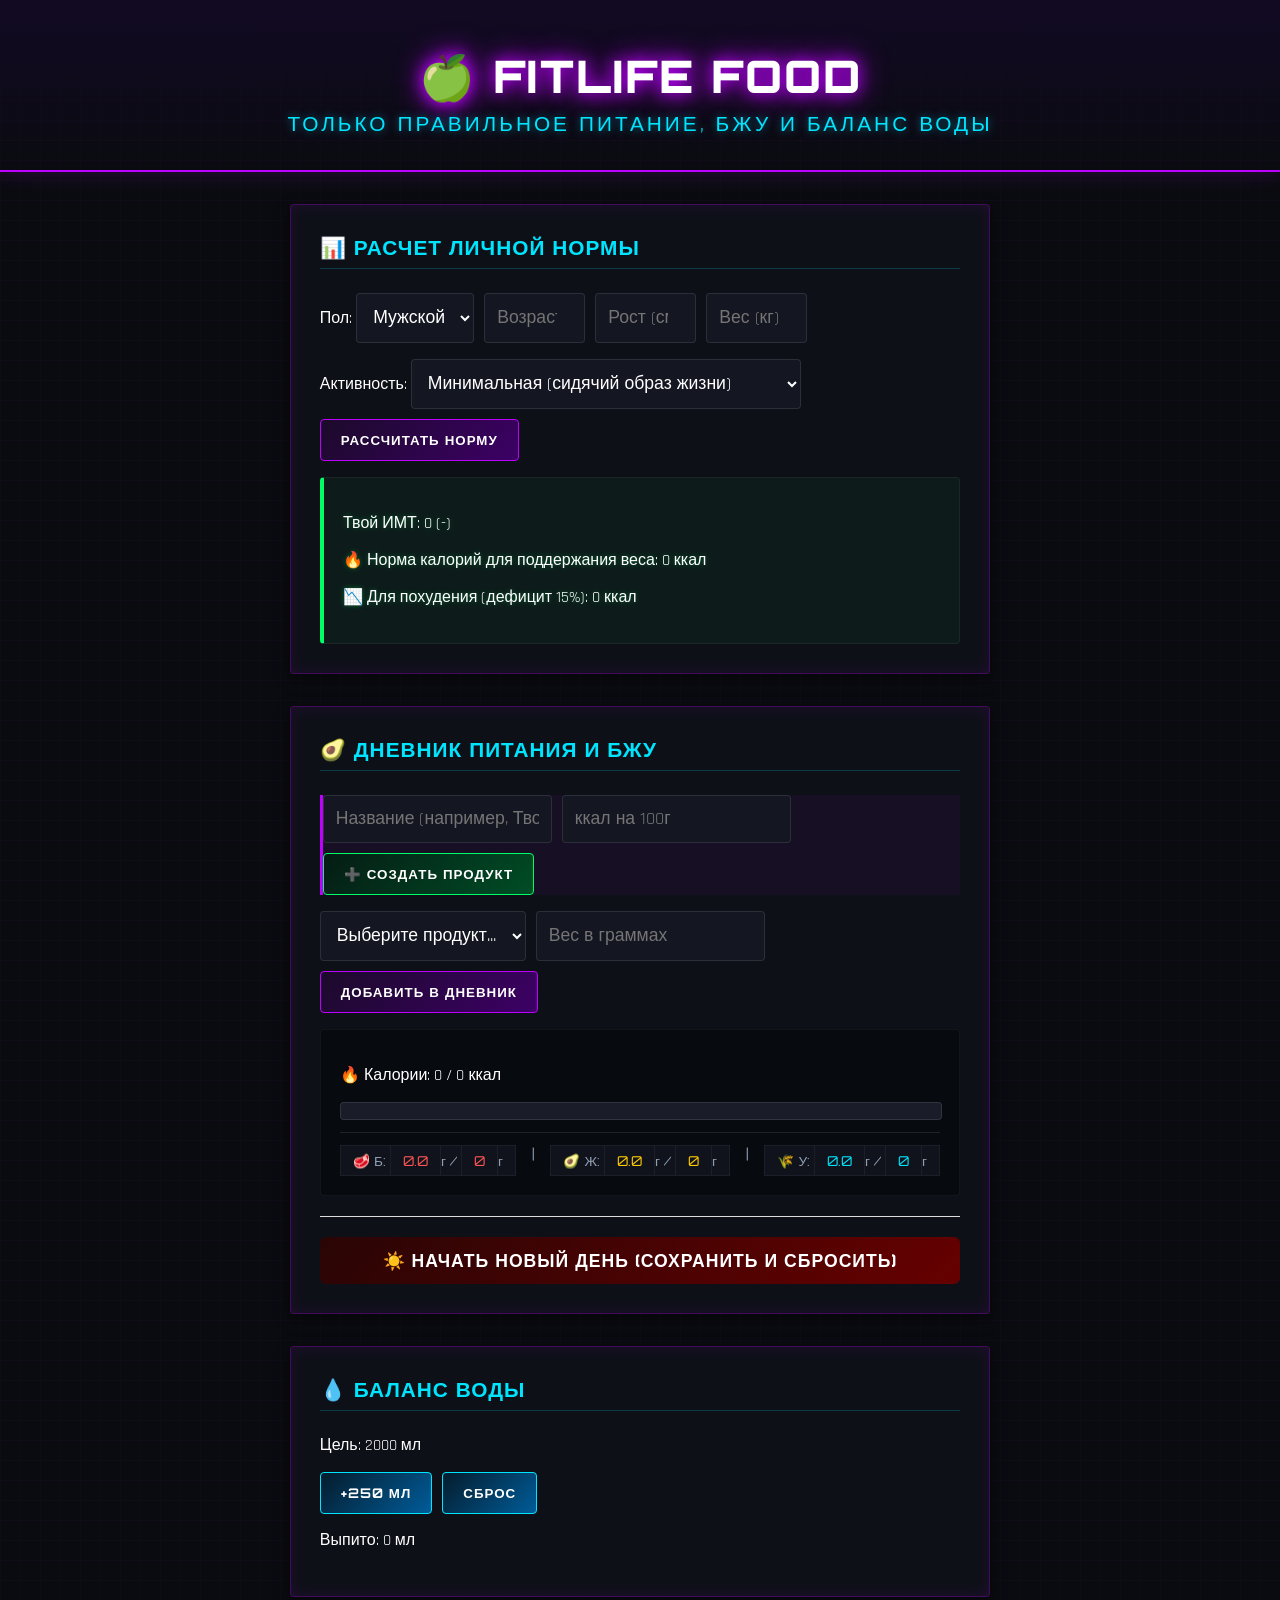
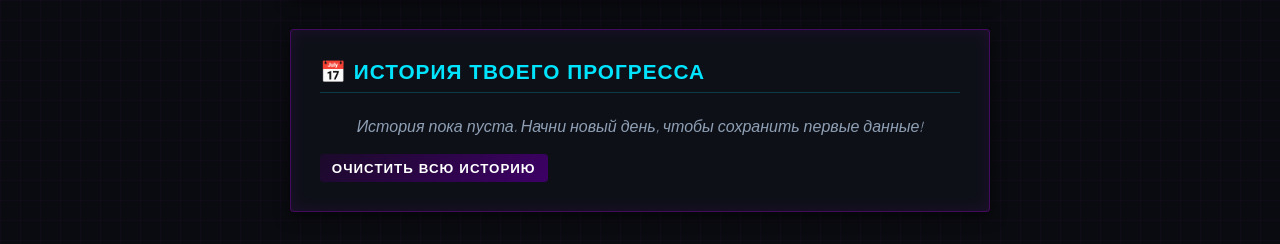
==== index.html @ 273eb1d4 "Rename indrx.html to index.html" ====
<!DOCTYPE html>
<html lang="ru">
<head>
    <meta charset="UTF-8">
    <meta name="viewport" content="width=device-width, initial-scale=1.0">
    <title>FitLife Food - Твой дневник ПП и гидратации</title>
    <link rel="stylesheet" href="style.css">
</head>
<body>

    <header>
        <h1>🍏 FitLife Food</h1>
        <p>Только правильное питание, БЖУ и баланс воды</p>
    </header>

    <main class="container">
        
        <section class="card profile-section">
            <h2>📊 Расчет личной нормы</h2>
            <div class="calculator-grid">
                <div class="input-group">
                    <label>Пол: 
                        <select id="gender">
                            <option value="male">Мужской</option>
                            <option value="female">Женский</option>
                        </select>
                    </label>
                    <input type="number" id="age" placeholder="Возраст (лет)" min="1" max="100">
                    <input type="number" id="height" placeholder="Рост (см)" min="50" max="250">
                    <input type="number" id="weight" placeholder="Вес (кг)" min="10" max="300">
                </div>
                <div class="input-group">
                    <label>Активность:
                        <select id="activity">
                            <option value="1.2">Минимальная (сидячий образ жизни)</option>
                            <option value="1.375">Слабая (1-3 тренировки в неделю)</option>
                            <option value="1.55">Средняя (3-5 тренировок в неделю)</option>
                            <option value="1.725">Высокая (тяжелые нагрузки каждый день)</option>
                        </select>
                    </label>
                    <button id="calc-profile-btn">Рассчитать норму</button>
                </div>
            </div>
            
            <div id="profile-results" class="result-box hidden">
                <p>Твой ИМТ: <span id="bmi-val">0</span> (<span id="bmi-status">-</span>)</p>
                <p>🔥 Норма калорий для поддержания веса: <span id="bmr-val">0</span> ккал</p>
                <p>📉 Для похудения (дефицит 15%): <span id="loss-val">0</span> ккал</p>
            </div>
        </section>

        <section class="card food-section">
            <h2>🥑 Дневник питания и БЖУ</h2>

            <div class="input-group my-product-form">
                <input type="text" id="custom-name" placeholder="Название (например, Творог)">
                <input type="number" id="custom-cal" placeholder="ккал на 100г">
                <button id="add-custom-product-btn" class="btn-secondary">➕ Создать продукт</button>
            </div>

            <div class="input-group">
                <select id="product-select">
                    <option value="default" data-cal="0" data-p="0" data-f="0" data-c="0">Выберите продукт...</option>
                    <option value="chicken" data-cal="165" data-p="31" data-f="3.6" data-c="0">Куриное филе</option>
                    <option value="rice" data-cal="130" data-p="2.7" data-f="0.3" data-c="28">Рис отварной</option>
                    <option value="egg" data-cal="155" data-p="13" data-f="11" data-c="1.1">Яйцо вареное</option>
                    <option value="apple" data-cal="52" data-p="0.3" data-f="0.2" data-c="14">Яблоко</option>
                    <option value="cucumber" data-cal="15" data-p="0.8" data-f="0.1" data-c="2.8">Огурец</option>
                </select>
                <input type="number" id="product-weight" placeholder="Вес в граммах" min="0">
                <button id="add-food-btn">Добавить в дневник</button>
            </div>

            <div class="result-box">
                <p>🔥 Калории: <span id="total-calories">0</span> / <span id="target-calories-display">0</span> ккал</p>
                <div class="progress-container">
                    <div id="calorie-progress-bar" class="progress-bar"></div>
                </div>
                <div class="bzhu-container">
                    <span>🥩 Б: <span id="total-p">0</span>г / <span id="target-p">0</span>г</span> | 
                    <span>🥑 Ж: <span id="total-f">0</span>г / <span id="target-f">0</span>г</span> | 
                    <span>🌾 У: <span id="total-c">0</span>г / <span id="target-c">0</span>г</span>
                </div>
            </div>

            <hr style="border: 0; border-top: 1px solid #ddd; margin: 20px 0;">
            <button id="reset-day-btn" style="background-color: #e53935; color: white; width: 100%; padding: 12px; border: none; border-radius: 6px; cursor: pointer; font-weight: bold;">☀️ Начать новый день (Сохранить и сбросить)</button>
        </section>

        <section class="card water-section">
            <h2>💧 Баланс воды</h2>
            <p>Цель: 2000 мл</p>
            <div class="input-group">
                <button id="add-water-btn">+250 мл</button>
                <button id="reset-water-btn" style="background-color: #757575;">Сброс</button>
            </div>
            <p>Выпито: <span id="water-count">0</span> мл</p>
        </section>

        <section class="card history-section">
            <h2>📅 История твоего прогресса</h2>
            <div id="history-list">
                <p class="empty-history">История пока пуста. Начни новый день, чтобы сохранить первые данные!</p>
            </div>
            <button id="clear-history-btn" style="background-color: #757575; color: white; border: none; padding: 6px 12px; border-radius: 4px; cursor: pointer;">Очистить всю историю</button>
        </section>

    </main>

    <script src="script.js"></script>
</body>
</html>
---- style.css ----
/* ==========================================================================
   🎮 SYSTEM UI STYLE (REALITY QUEST CONCEPT)
   ========================================================================== */
@import url('https://fonts.googleapis.com/css2?family=Orbitron:wght@400;700;900&family=Rajdhani:wght@500;700&display=swap');

:root {
    /* Неоновые цвета Системы */
    --system-bg: #0a0b10;
    --card-bg: rgba(16, 18, 27, 0.85);
    --neon-green: #00ff66;
    --neon-purple: #bd00ff;
    --neon-blue: #00e5ff;
    --neon-text-shadow: 0 0 10px rgba(0, 255, 102, 0.5);
    
    --text-main: #ffffff;
    --text-muted: #8fa0b5;
    --border-system: 1px solid rgba(189, 0, 255, 0.3);
    
    --radius-box: 4px; /* Острые, агрессивные углы как в играх */
    --transition-fast: all 0.2s ease;
}

body {
    font-family: 'Rajdhani', sans-serif;
    background-color: var(--system-bg);
    /* Фоновая сетка киберпанка */
    background-image: 
        linear-gradient(rgba(189, 0, 255, 0.03) 1px, transparent 1px),
        linear-gradient(90deg, rgba(189, 0, 255, 0.03) 1px, transparent 1px);
    background-size: 20px 20px;
    color: var(--text-main);
    margin: 0;
    padding: 0;
    min-height: 100vh;
}

/* Эпичный заголовок Системы */
header {
    background: linear-gradient(180deg, #120a24 0%, transparent 100%);
    text-align: center;
    padding: 3rem 1rem 2rem 1rem;
    border-bottom: 2px solid var(--neon-purple);
    box-shadow: 0 0 20px rgba(189, 0, 255, 0.2);
}

header h1 {
    font-family: 'Orbitron', sans-serif;
    margin: 0;
    font-size: 2.8rem;
    font-weight: 900;
    text-transform: uppercase;
    color: #fff;
    text-shadow: 0 0 15px var(--neon-purple), 0 0 30px var(--neon-purple);
    letter-spacing: 2px;
}

header p {
    font-family: 'Rajdhani', sans-serif;
    margin: 0.5rem 0 0 0;
    color: var(--neon-blue);
    font-size: 1.3rem;
    text-transform: uppercase;
    letter-spacing: 3px;
    text-shadow: 0 0 8px rgba(0, 229, 255, 0.5);
}

.container {
    max-width: 700px;
    margin: 2rem auto;
    padding: 0 1rem;
}

/* ==========================================================================
   ⚡️ ИГРОВЫЕ КАРТОЧКИ (КВЕСТ-ПАНЕЛИ)
   ========================================================================== */
.card {
    background: var(--card-bg);
    border: var(--border-system);
    border-radius: var(--radius-box);
    padding: 1.8rem;
    margin-bottom: 2rem;
    backdrop-filter: blur(10px);
    box-shadow: inset 0 0 15px rgba(189, 0, 255, 0.1), 0 5px 15px rgba(0,0,0,0.5);
    position: relative;
    transition: var(--transition-fast);
}

/* Эффект свечения рамки при наведении */
.card:hover {
    border-color: var(--neon-blue);
    box-shadow: inset 0 0 20px rgba(0, 229, 255, 0.15), 0 0 25px rgba(0, 229, 255, 0.2);
}

/* Заголовки как названия квестов */
.card h2 {
    font-family: 'Orbitron', sans-serif;
    margin-top: 0;
    margin-bottom: 1.5rem;
    font-size: 1.3rem;
    font-weight: 700;
    text-transform: uppercase;
    color: var(--neon-blue);
    letter-spacing: 1px;
    border-bottom: 1px solid rgba(0, 229, 255, 0.2);
    padding-bottom: 8px;
}

/* ==========================================================================
   🎮 КНОПКИ И ИНПУТЫ (МЕНЮ ИГРОКА)
   ========================================================================== */
.input-group {
    display: flex;
    gap: 10px;
    margin-bottom: 1rem;
    flex-wrap: wrap;
}

select, input[type="number"], input[type="text"] {
    background: #141622;
    border: 1px solid rgba(255, 255, 255, 0.1);
    color: #fff;
    padding: 12px;
    font-family: 'Rajdhani', sans-serif;
    font-size: 1.1rem;
    border-radius: var(--radius-box);
    outline: none;
    transition: var(--transition-fast);
}

select:focus, input:focus {
    border-color: var(--neon-purple);
    box-shadow: 0 0 10px rgba(189, 0, 255, 0.4);
}

/* Кнопки-Квесты */
button {
    background: linear-gradient(135deg, #1b0a2a 0%, #3d0066 100%);
    border: 1px solid var(--neon-purple);
    color: #fff;
    font-family: 'Orbitron', sans-serif;
    font-weight: 700;
    text-transform: uppercase;
    padding: 12px 20px;
    cursor: pointer;
    border-radius: var(--radius-box);
    transition: var(--transition-fast);
    letter-spacing: 1px;
}

button:hover {
    background: var(--neon-purple);
    color: #000;
    box-shadow: 0 0 15px var(--neon-purple);
    font-weight: 900;
}

/* Особая кнопка для добавления кастомных предметов */
.btn-secondary {
    background: linear-gradient(135deg, #051c14 0%, #004d26 100%);
    border-color: var(--neon-green);
}
.btn-secondary:hover {
    background: var(--neon-green);
    box-shadow: 0 0 15px var(--neon-green);
}

/* Кнопка сброса (Красная угроза) */
#reset-day-btn {
    background: linear-gradient(135deg, #2a0505 0%, #660000 100%) !important;
    border-color: #ff0055 !important;
    color: #fff !important;
    font-size: 1.1rem;
}
#reset-day-btn:hover {
    background: #ff0055 !important;
    color: #fff !important;
    box-shadow: 0 0 20px #ff0055 !important;
}

/* Кастомная форма предметов */
.my-product-form {
    background: rgba(189, 0, 255, 0.05);
    border-left: 3px solid var(--neon-purple);
}

/* ==========================================================================
   ⚡️ ИНДИКАТОРЫ ХАРАКТЕРИСТИК (ПРОГРЕСС-БАРЫ)
   ========================================================================== */
.result-box {
    background: rgba(0, 0, 0, 0.4);
    border: 1px solid rgba(255, 255, 255, 0.05);
    padding: 1.2rem;
    border-radius: var(--radius-box);
}

/* Шкала Энергии / Калорий */
.progress-container {
    width: 100%;
    background-color: #1a1d29;
    border: 1px solid rgba(255, 255, 255, 0.1);
    height: 16px;
    margin: 12px 0;
    border-radius: var(--radius-box);
}

.progress-bar {
    height: 100%;
    width: 0%;
    background: linear-gradient(90deg, #00bfff, var(--neon-green));
    box-shadow: 0 0 10px var(--neon-green);
    transition: width 0.4s cubic-bezier(0.1, 0.8, 0.1, 1);
}

/* Перебор лимита — критическое состояние */
.progress-bar.overlimit {
    background: linear-gradient(90deg, #ff0055, #ffcc00);
    box-shadow: 0 0 15px #ff0055;
}

/* Панель БЖУ как Статы Персонажа */
.bzhu-container {
    display: flex;
    justify-content: space-between;
    font-family: 'Orbitron', sans-serif;
    font-size: 0.85rem;
    color: var(--text-muted);
    border-top: 1px solid rgba(255, 255, 255, 0.1);
    padding-top: 12px;
    margin-top: 12px;
}

.bzhu-container span {
    background: #11131c;
    border: 1px solid rgba(255, 255, 255, 0.05);
    padding: 6px 12px;
}

/* Специальные цвета для статов */
#total-p, #target-p { color: #ff5555; }
#total-f, #target-f { color: #ffcc00; }
#total-c, #target-c { color: var(--neon-blue); }

/* ==========================================================================
   🔮 ВОДНЫЙ БАЛАНС И ЛОГ КВЕСТОВ (ИСТОРИЯ)
   ========================================================================== */
.water-section button {
    background: linear-gradient(135deg, #051c2c 0%, #005c99 100%);
    border-color: var(--neon-blue);
}
.water-section button:hover {
    background: var(--neon-blue);
    box-shadow: 0 0 15px var(--neon-blue);
}

#profile-results {
    background: rgba(0, 255, 102, 0.05);
    border-left: 4px solid var(--neon-green);
    color: #fff;
    text-shadow: 0 0 5px rgba(0, 255, 102, 0.3);
}

/* Свиток Выполненных Квестов (История) */
.history-item {
    display: flex;
    justify-content: space-between;
    background: #121420;
    border: 1px solid rgba(255, 255, 255, 0.05);
    border-left: 4px solid var(--neon-purple);
    padding: 12px 16px;
    margin: 10px 0;
    font-family: 'Rajdhani', sans-serif;
    font-size: 1.1rem;
}

.history-item b {
    color: var(--neon-blue);
}

.empty-history {
    color: var(--text-muted);
    text-align: center;
    font-style: italic;
}
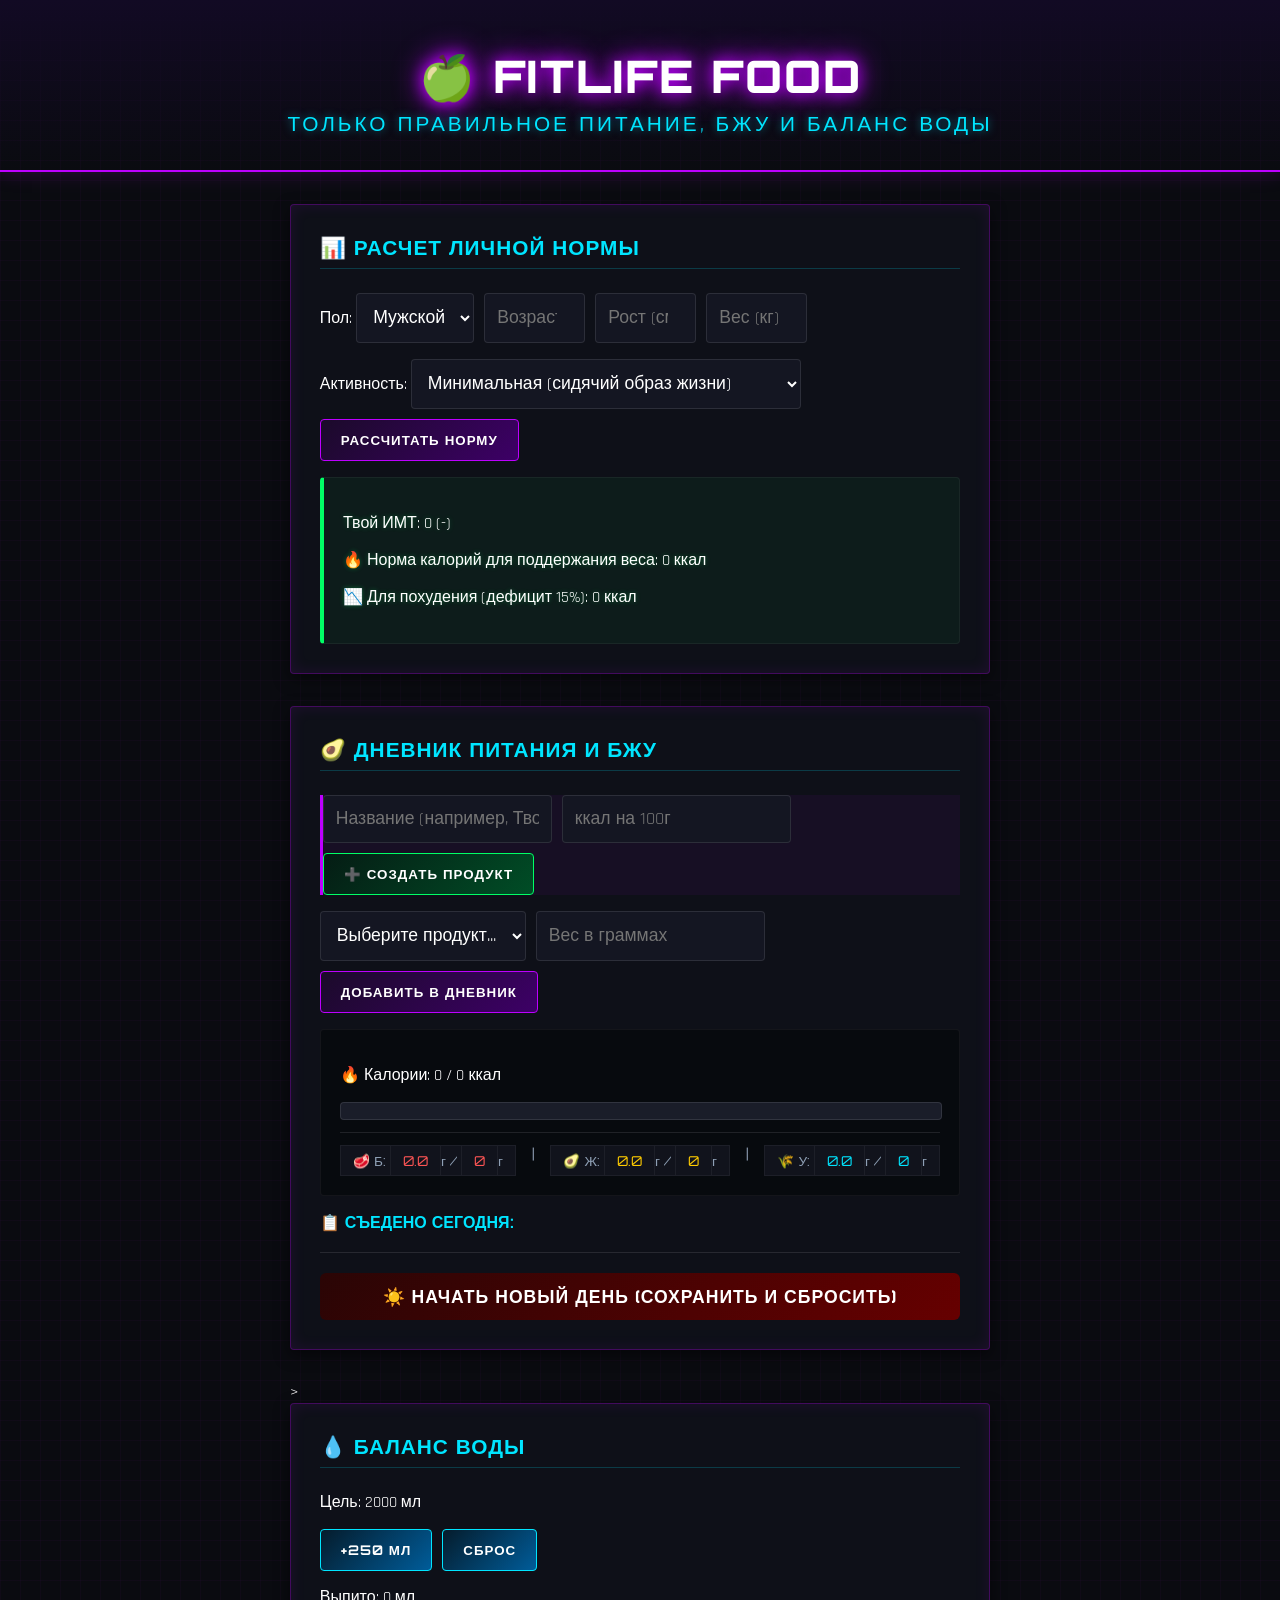
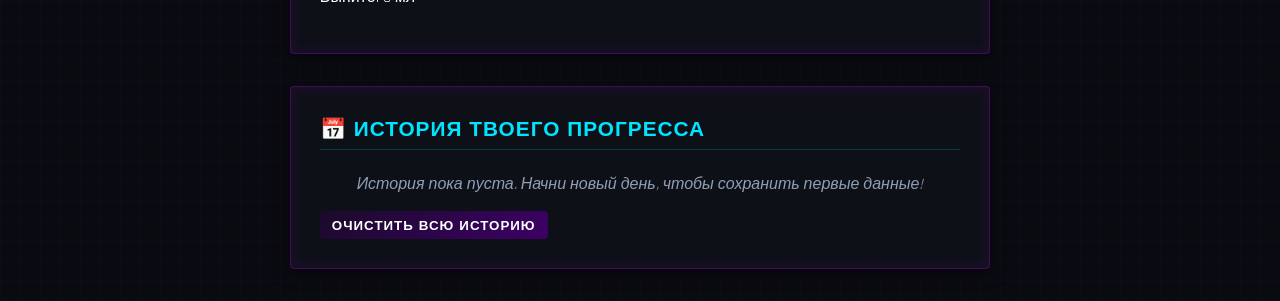
==== commit 8664f1a1: "Update index.html" ====
--- a/index.html
+++ b/index.html
@@ -49,7 +49,7 @@
             </div>
         </section>
 
-        <section class="card food-section">
+      <section class="card food-section">
             <h2>🥑 Дневник питания и БЖУ</h2>
 
             <div class="input-group my-product-form">
@@ -66,8 +66,9 @@
                     <option value="egg" data-cal="155" data-p="13" data-f="11" data-c="1.1">Яйцо вареное</option>
                     <option value="apple" data-cal="52" data-p="0.3" data-f="0.2" data-c="14">Яблоко</option>
                     <option value="cucumber" data-cal="15" data-p="0.8" data-f="0.1" data-c="2.8">Огурец</option>
+                    <option value="banana" data-cal="95" data-p="1.5" data-f="0.2" data-c="21.8">Банан</option>
                 </select>
-                <input type="number" id="product-weight" placeholder="Вес в граммах" min="0">
+                <input type="number" id="product-weight" placeholder="Вес в граммах" min="1">
                 <button id="add-food-btn">Добавить в дневник</button>
             </div>
 
@@ -83,9 +84,15 @@
                 </div>
             </div>
 
-            <hr style="border: 0; border-top: 1px solid #ddd; margin: 20px 0;">
+            <div style="margin-top: 15px;">
+                <h3 style="font-family: 'Orbitron', sans-serif; font-size: 1rem; color: var(--neon-blue); text-transform: uppercase;">📋 Съедено сегодня:</h3>
+                <div id="today-food-list">
+                    </div>
+            </div>
+
+            <hr style="border: 0; border-top: 1px solid rgba(255,255,255,0.1); margin: 20px 0;">
             <button id="reset-day-btn" style="background-color: #e53935; color: white; width: 100%; padding: 12px; border: none; border-radius: 6px; cursor: pointer; font-weight: bold;">☀️ Начать новый день (Сохранить и сбросить)</button>
-        </section>
+        </section>>
 
         <section class="card water-section">
             <h2>💧 Баланс воды</h2>
--- a/style.css
+++ b/style.css
@@ -2,7 +2,92 @@
    🎮 SYSTEM UI STYLE (REALITY QUEST CONCEPT)
    ========================================================================== */
 @import url('https://fonts.googleapis.com/css2?family=Orbitron:wght@400;700;900&family=Rajdhani:wght@500;700&display=swap');
-
+/* ==========================================================================
+   📱 АДАПТИВ ДЛЯ МОБИЛЬНЫХ УСТРОЙСТВ (ПОД СМАРТФОНЫ)
+   ========================================================================== */
+@media (max-width: 600px) {
+    /* Уменьшаем отступы вокруг сайта */
+    header {
+        padding: 2rem 1rem 1.5rem 1rem;
+    }
+
+    header h1 {
+        font-size: 1.8rem; /* Чуть компактнее заголовок */
+    }
+
+    header p {
+        font-size: 1rem;
+        letter-spacing: 1.5px;
+    }
+
+    .container {
+        margin: -1rem auto 2rem auto;
+        padding: 0 0.8rem;
+    }
+
+    .card {
+        padding: 1.2rem; /* Меньше внутренние отступы, больше места для контента */
+        margin-bottom: 1.2rem;
+    }
+
+    .card h2 {
+        font-size: 1.1rem;
+        margin-bottom: 1rem;
+    }
+
+    /* Делаем все инпуты и кнопки на весь экран в один столбик */
+    .input-group {
+        flex-direction: column;
+        gap: 8px;
+    }
+
+    select, input[type="number"], input[type="text"], button {
+        width: 100%; /* Занимают всю ширину */
+        box-sizing: border-box;
+        min-width: 100%;
+        padding: 14px; /* Крупнее под нажатие пальцем */
+        font-size: 1.1rem;
+    }
+
+    /* Кастомная панель создания продукта тоже в столбик */
+    .my-product-form {
+        padding: 10px;
+    }
+
+    /* Статы БЖУ: вместо одной строки делаем красивую плитку 2х2 или вертикально */
+    .bzhu-container {
+        display: grid;
+        grid-template-columns: 1fr 1fr; /* Две колонки */
+        gap: 8px;
+        font-size: 0.8rem;
+    }
+
+    .bzhu-container span {
+        text-align: center;
+        padding: 8px 4px;
+    }
+
+    /* Результаты калькулятора (ИМТ) */
+    #profile-results p {
+        font-size: 0.95rem;
+        line-height: 1.4;
+    }
+
+    /* Свиток истории квестов на телефоне */
+    .history-item {
+        flex-direction: column; /* Элементы даты и калорий друг под другом */
+        align-items: flex-start;
+        gap: 6px;
+        font-size: 0.95rem;
+        padding: 10px;
+    }
+    
+    .history-item span:last-child {
+        align-self: flex-end; /* Воду сдвинем в правый нижний угол плашки */
+        font-size: 0.85rem;
+        color: var(--neon-blue);
+    }
+}
 :root {
     /* Неоновые цвета Системы */
     --system-bg: #0a0b10;
@@ -280,4 +365,4 @@
     color: var(--text-muted);
     text-align: center;
     font-style: italic;
-}+}
